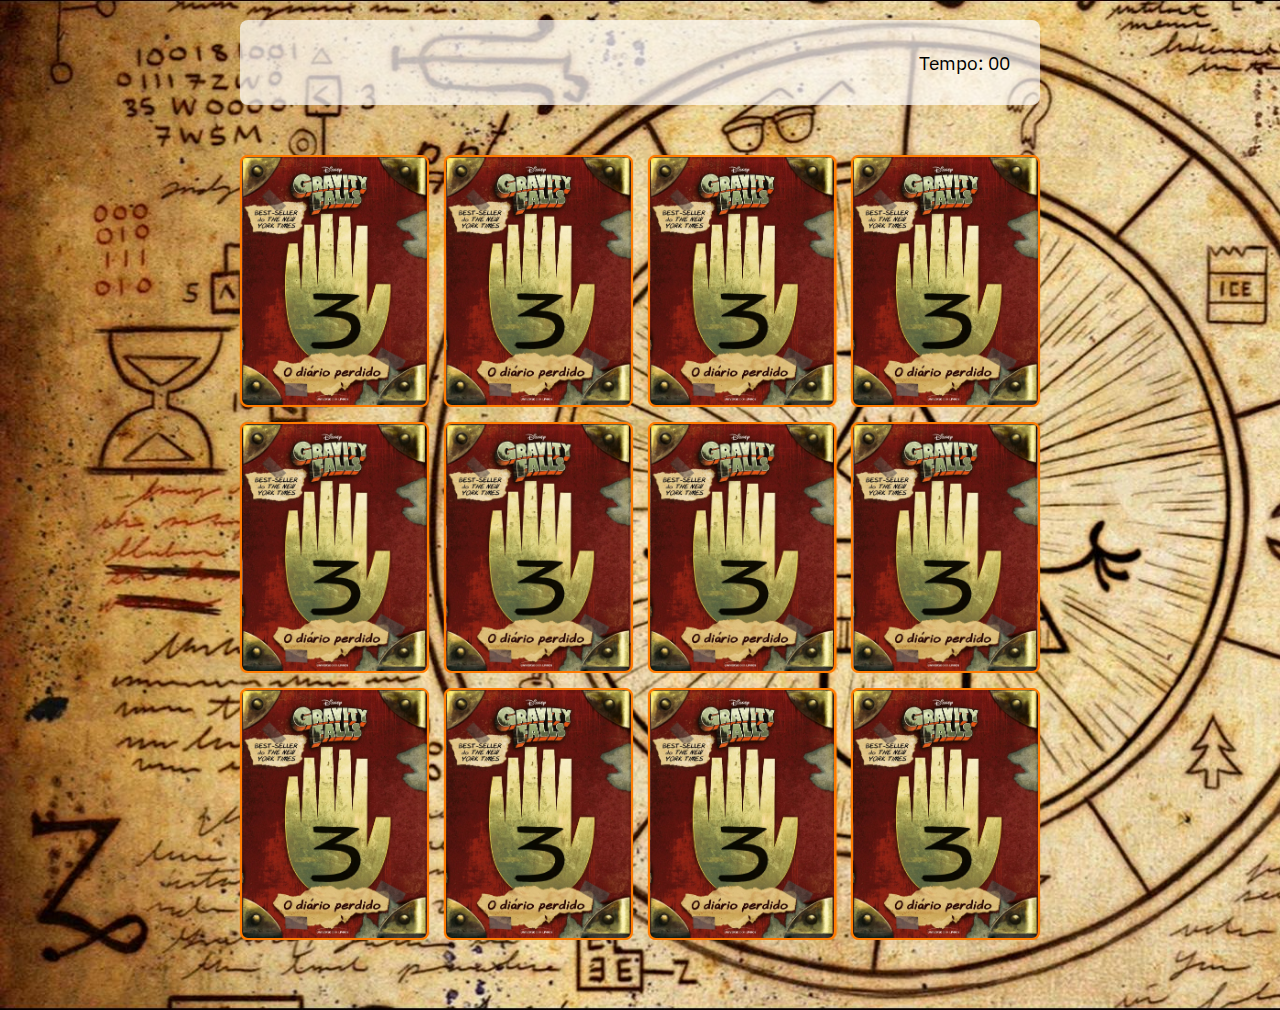
==== pages/game.html @ fa301d56 "Add files via upload" ====
<!DOCTYPE html>
<html lang="pt-br">
<head>
    <meta charset="UTF-8">
    <meta name="viewport" content="width=device-width, initial-scale=1.0">
    <link rel="stylesheet" href="../css/reset.css">
    <link rel="stylesheet" href="../css/game.css">
    <script defer src="/js/game.js"></script>
    <title>Memory Game</title>

</head>
<body>
 <main>
    <header>
        <span class="player"></span>
        <span>Tempo: <span class="timer">00</span></span>
    </header>
        <div class="grid"></div>
 </main>

</body>
</html>
---- css/game.css ----
main{
    display: flex;
    flex-direction: column;
    width: 100%;
    background-image: url('../Imagens/Bill\ statue\ IPhone\ background.jpg');
    background-size: cover;
    min-height: 100vh;
    align-items: center;
    justify-content: center;
    padding: 20px 20px 50px;
}

header{
    display: flex;
    align-items: center;
    justify-content: space-between;
    background-color: rgba(255,255,255,0.7);
    font-size: 1.2em;
    width: 100%;
    max-width: 800px;
    padding: 30px;
    margin: 0 0 30px;
    border-radius: 8px;
}

.grid{
    display: grid; 
    grid-template-columns: 1fr 1fr 1fr; /*Dividindo as cartas em 3 colunas iguais */
    gap: 7px; /*Espaço entre as cartas*/
    width: 100%; /*Oculpar toda a tela*/
    max-width: 800px;
    margin: 0 auto; /*centraliza as margens*/
}

.card{
    aspect-ratio: 3/4; /*Definicao da proporcao das cartas*/
    width: 100%;
    border-radius: 8px; /*borda para as cartas*/
    position: relative; /*delimitando o espaço das cartas*/
    transition: all 400ms ease; /*tempo e suavidade da transicao*/
    transform-style: preserve-3d;
}

.face{
    width: 100%;
    height: 100%;
    position: absolute; /*deixando uma carta sob a outra*/
    background-size: cover; /*deixando a imagem do tamanho da carta*/
    background-position: center; /*centralizando*/
    border: 2px solid rgb(255, 123, 0); /*borda da carta*/
    border-radius: 8px; /*borda para as cartas*/
    transition: all 400ms ease; /*transicao de cor quando acerta a carta*/ 
}

.frente{
    
    transform: rotateY(180deg); /*rodando a imagem para n ficar invertida*/
}

.atras{
    background-image: url('../Imagens/carta-back.webp'); /*Imagem da carta*/
    backface-visibility: hidden; /*escondendo a parte de tras da carta quando ela e girada*/
}

.revelar-card{
    transform: rotateY(180deg);
}


.desabilitar-carta {
    filter: saturate(0);
    opacity: 0.5;
}

@media (min-width: 1024px) { /*deixando o site responsivo para pc*/
    main{
        background-image: url(../Imagens/852216.jpg);
        
    }
    .grid {
        margin: 20px auto; /* Margem maior no centro da tela */
        gap: 15px; /* Espaço maior entre as cartas */
        grid-template-columns: 1fr 1fr 1fr 1fr;
    }
    
}

@media (min-width: 767px) { /*deixando o site responsivo para pc*/
    main{
        background-image: url(../Imagens/852216.jpg);
        
    }
    .grid {
        margin: 20px auto; /* Margem maior no centro da tela */
        gap: 15px; /* Espaço maior entre as cartas */
        grid-template-columns: 1fr 1fr 1fr 1fr;
    }
    
}
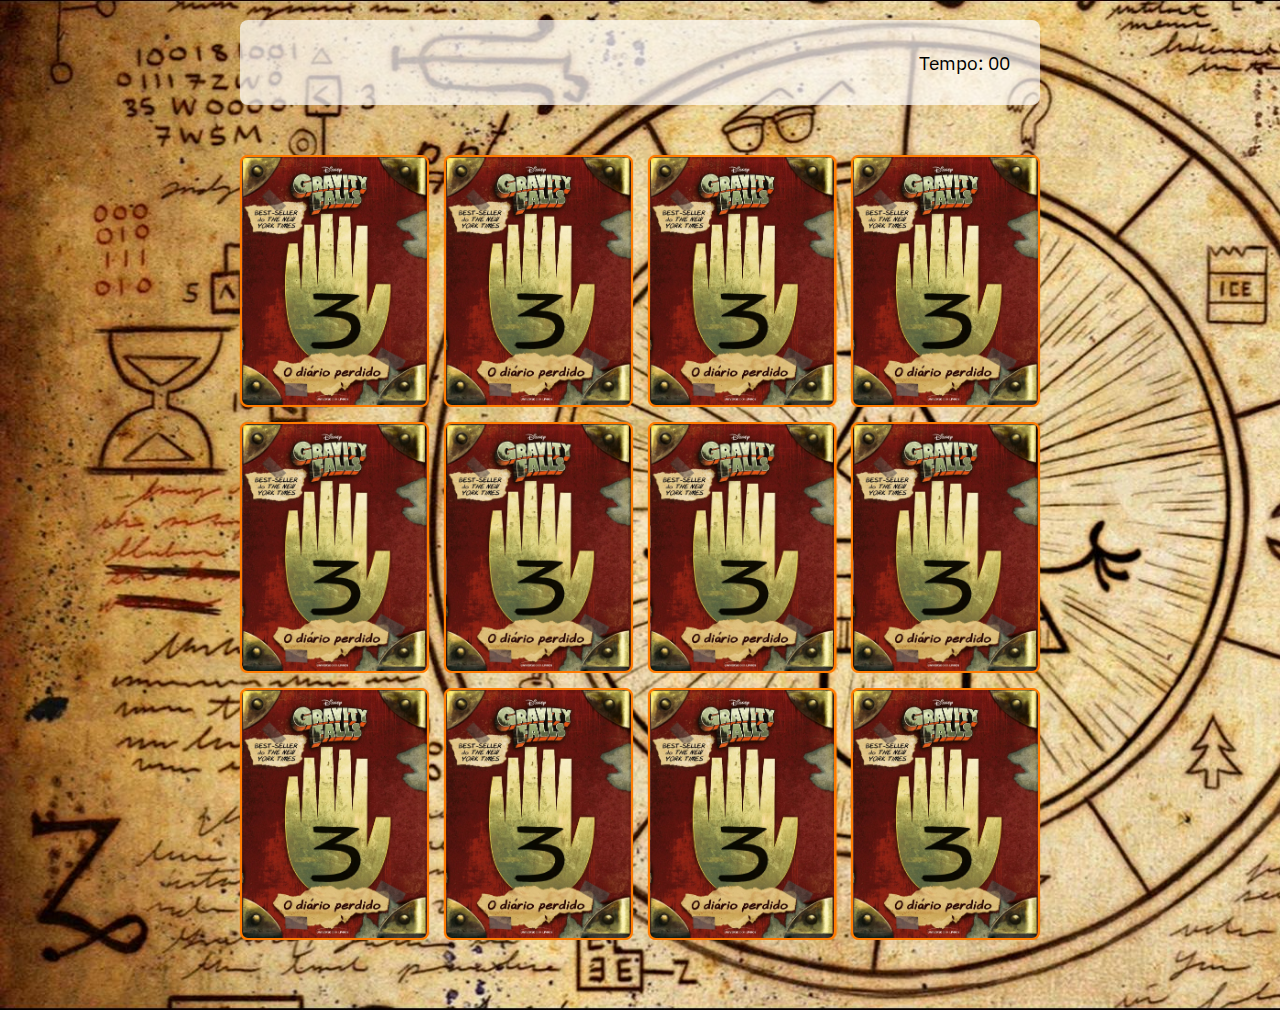
==== commit 7d7945e7: "game.html" ====
--- a/pages/game.html
+++ b/pages/game.html
@@ -5,7 +5,7 @@
     <meta name="viewport" content="width=device-width, initial-scale=1.0">
     <link rel="stylesheet" href="../css/reset.css">
     <link rel="stylesheet" href="../css/game.css">
-    <script defer src="/js/game.js"></script>
+    <script defer src="../js/game.js"></script>
     <title>Memory Game</title>
 
 </head>
@@ -19,4 +19,4 @@
  </main>
 
 </body>
-</html>+</html>
